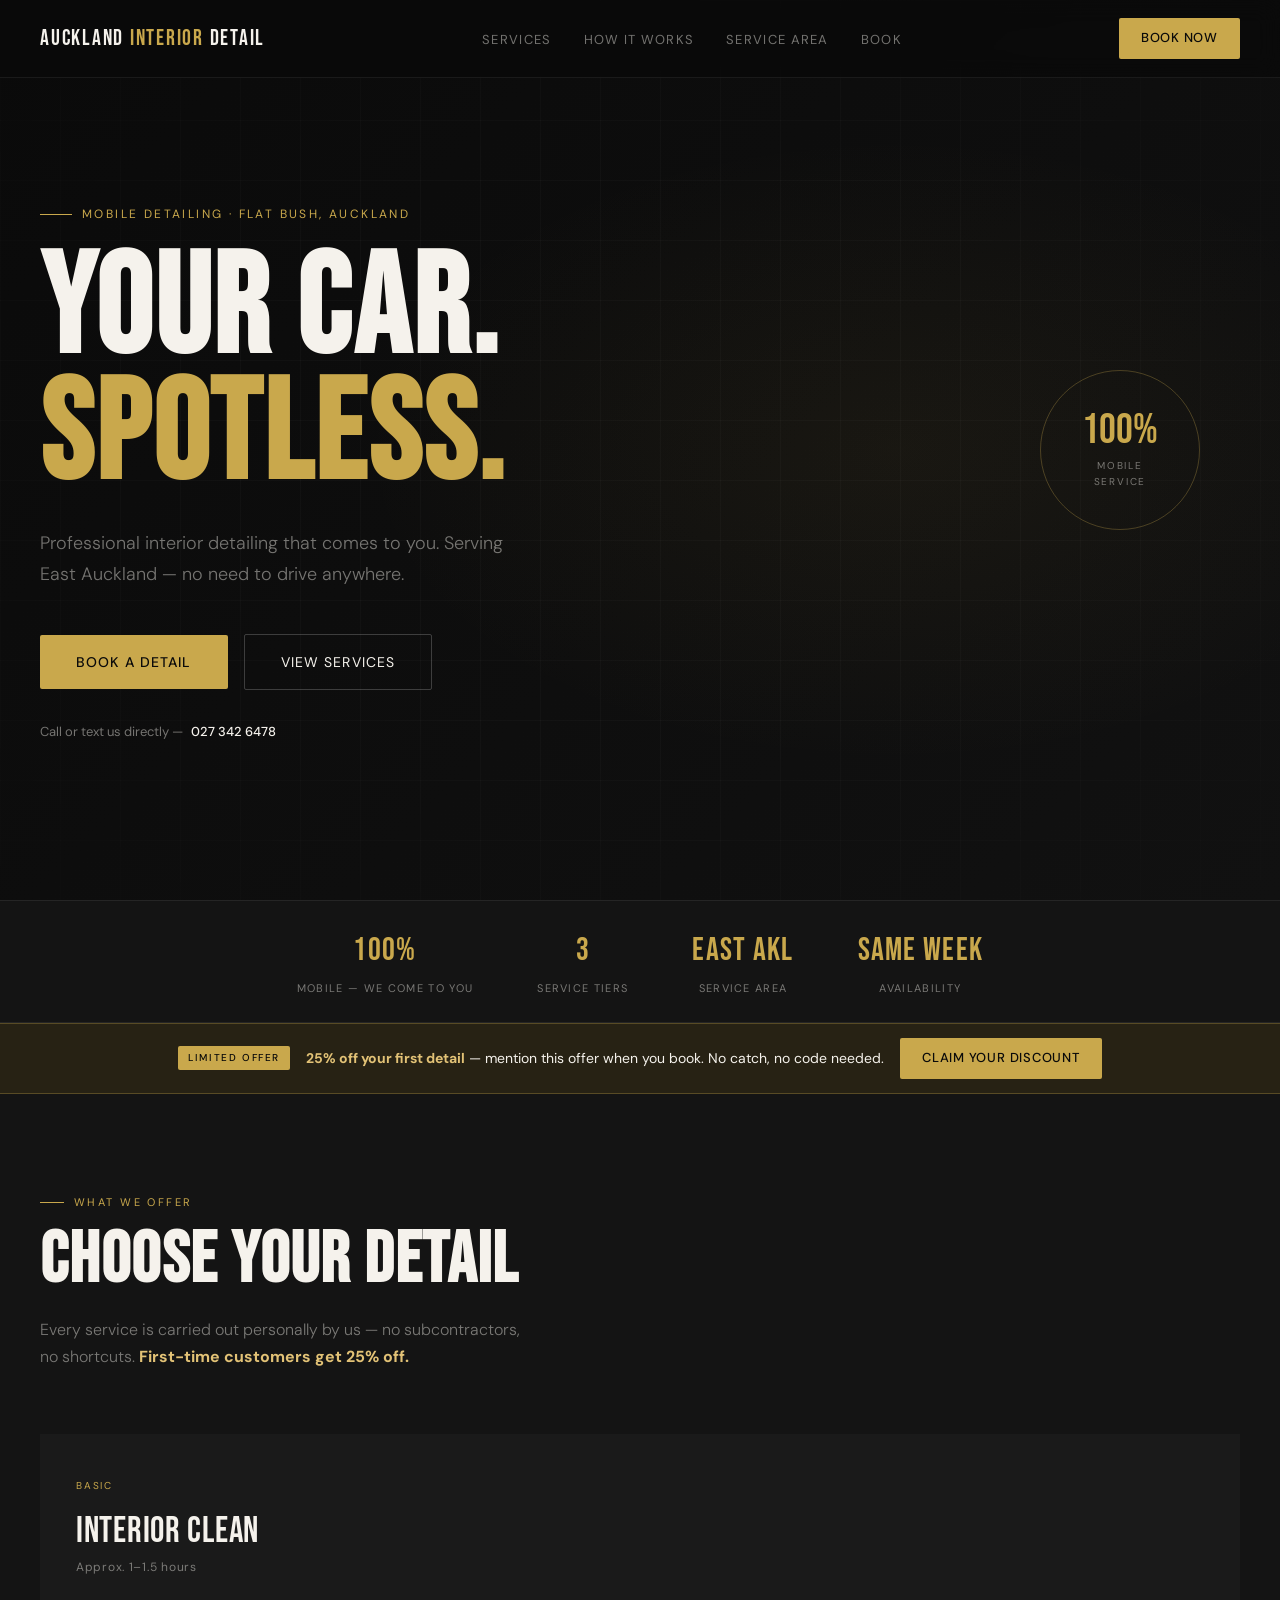
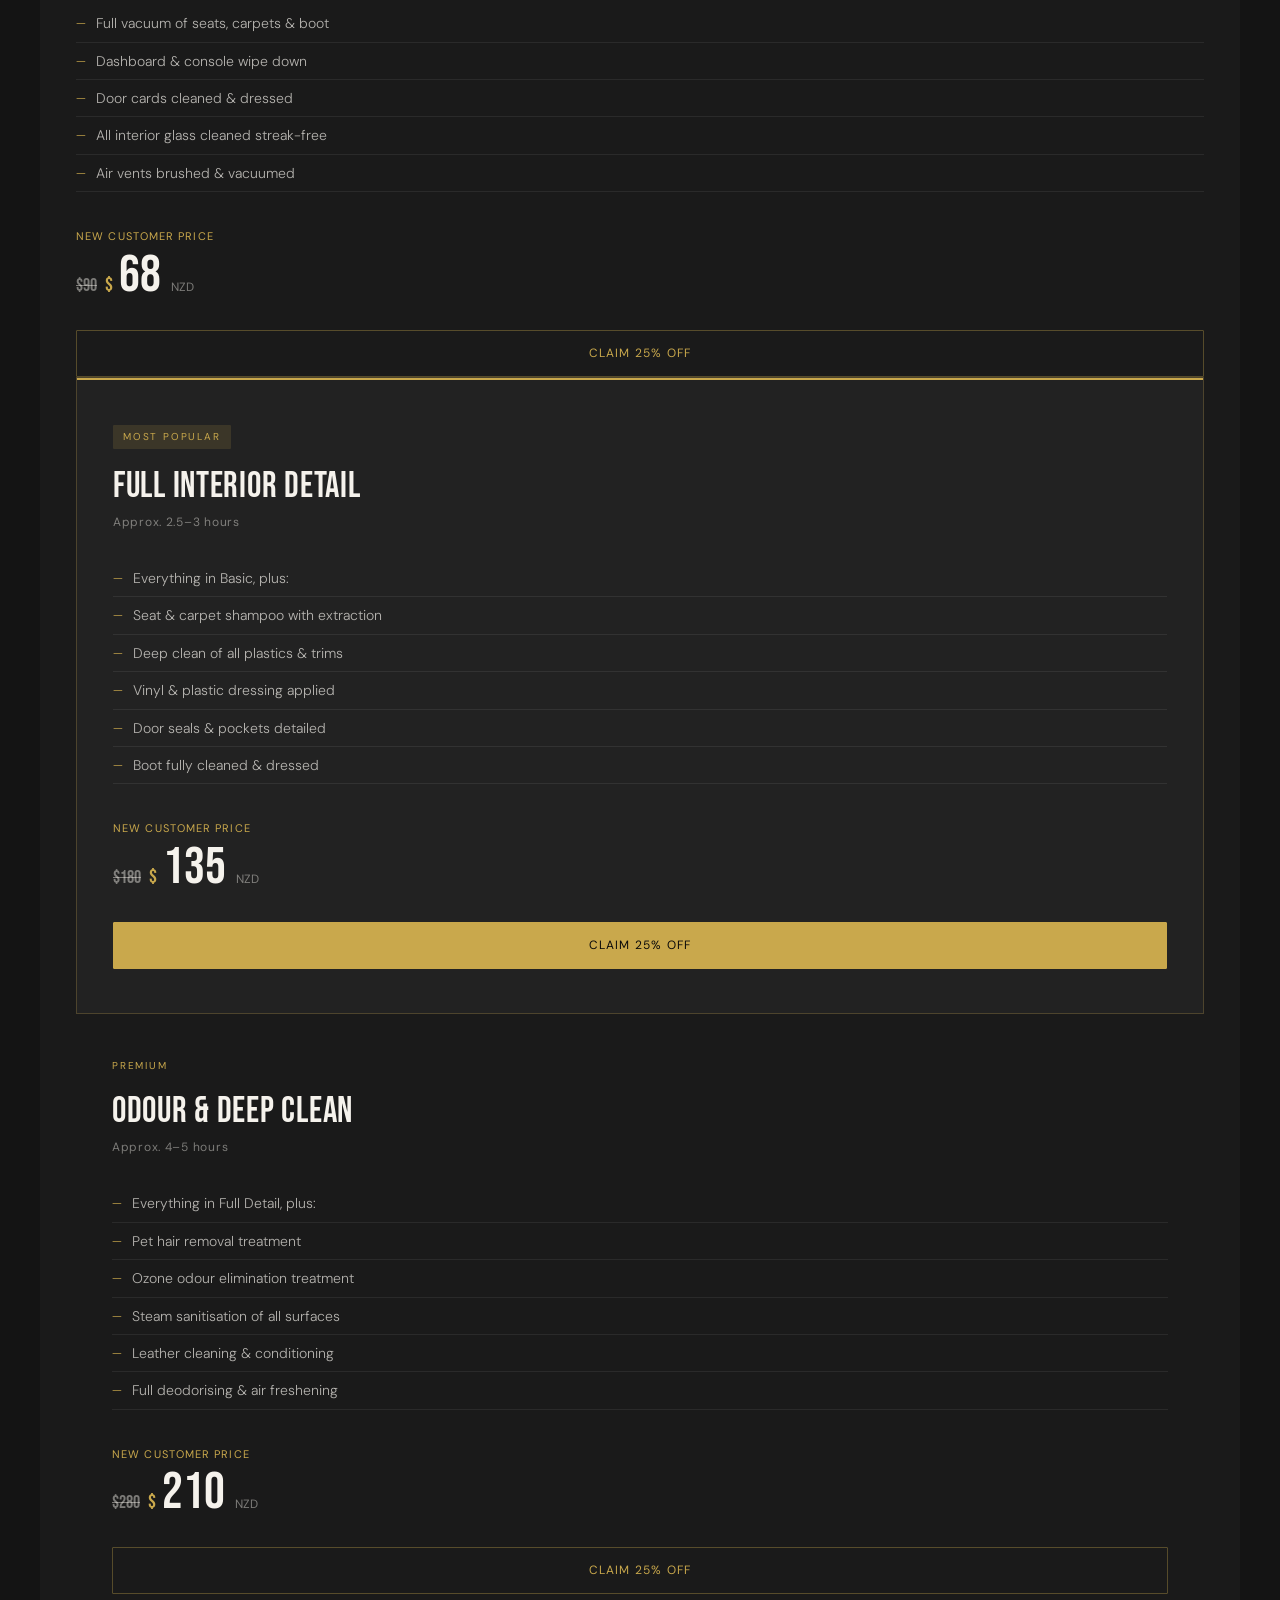
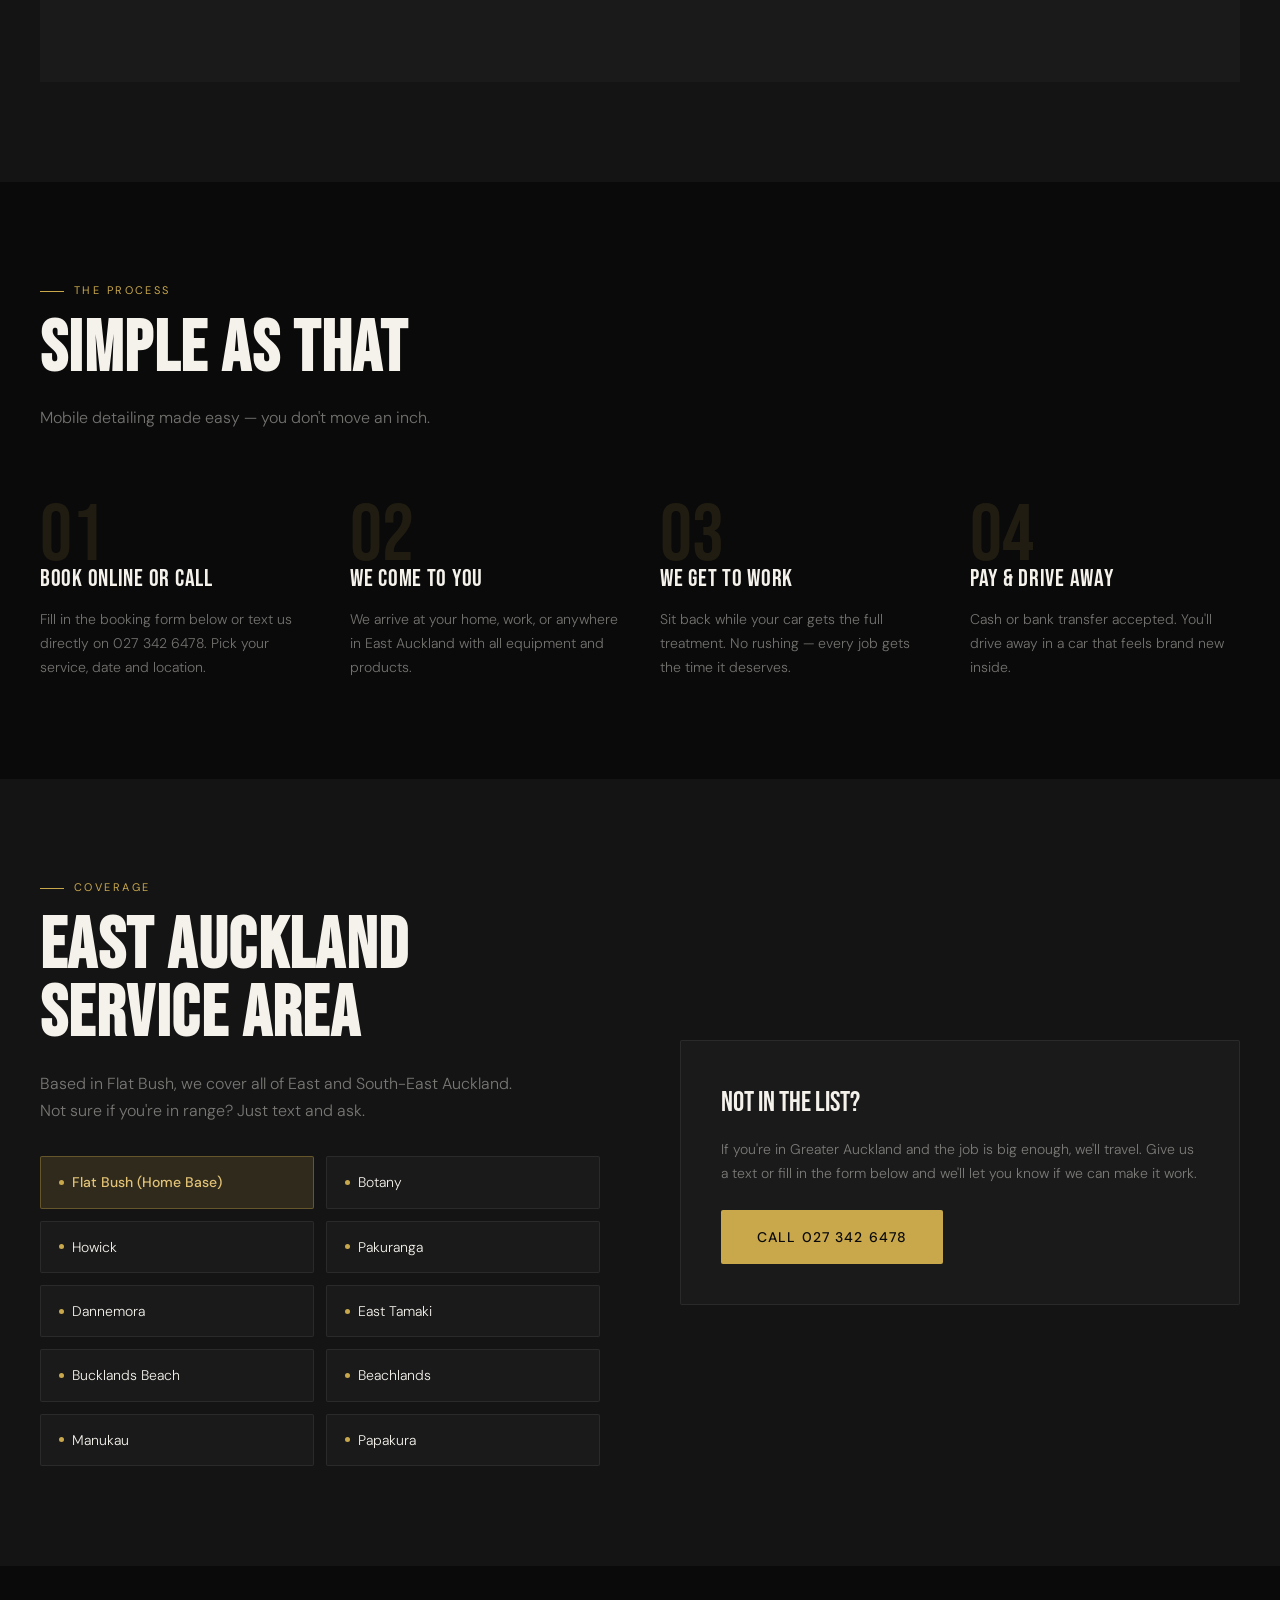
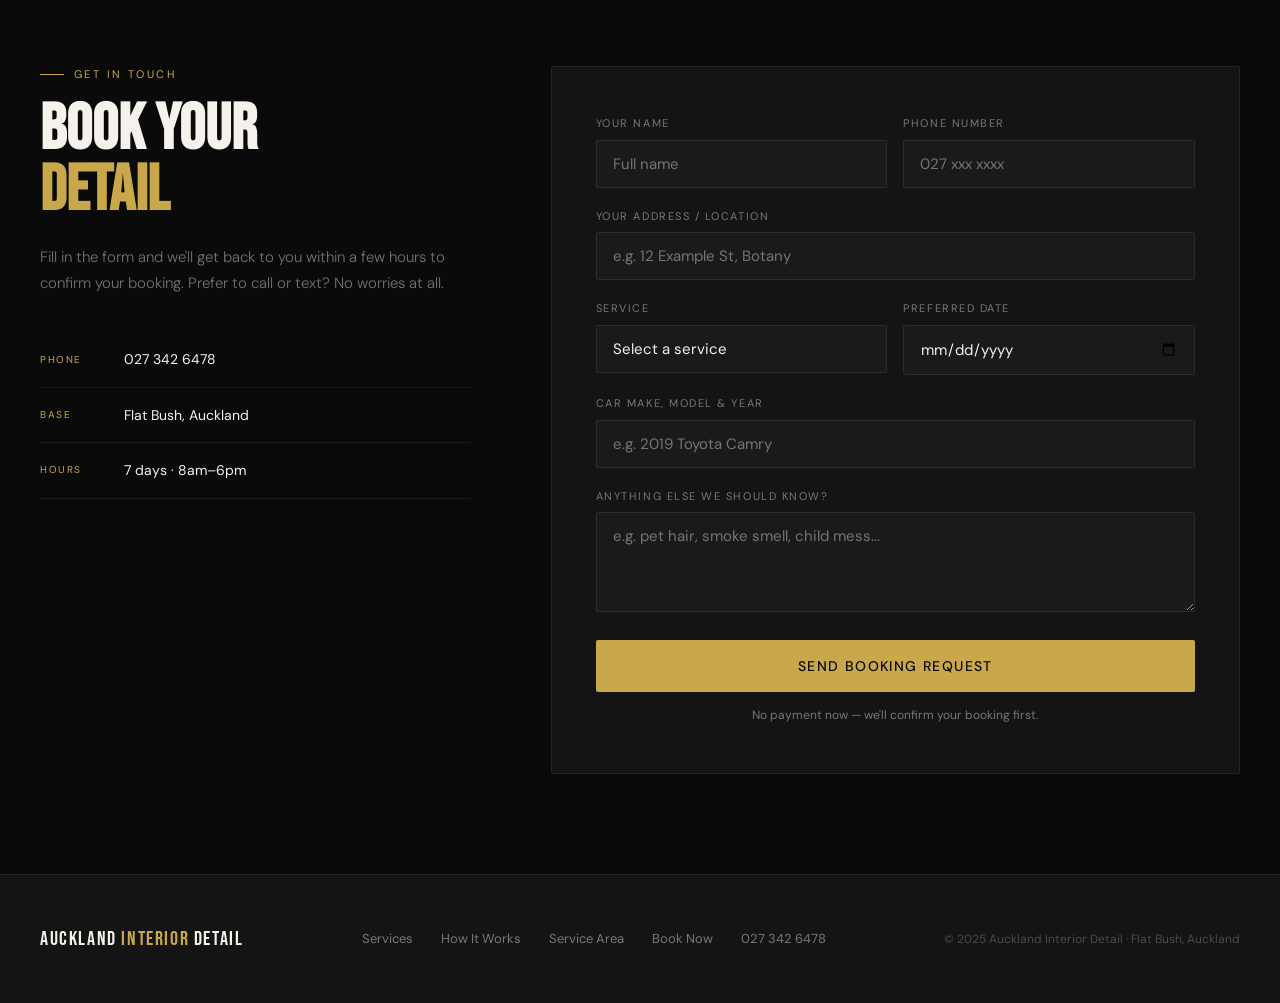
==== auckland-interior-detail.html @ 186e5ec6 "Add files via upload" ====
<!DOCTYPE html>
<html lang="en">
<head>
<meta charset="UTF-8">
<meta name="viewport" content="width=device-width, initial-scale=1.0">
<title>Auckland Interior Detail — Flat Bush, Auckland</title>
<meta name="description" content="Professional mobile car interior detailing in Flat Bush, Auckland. Serving East Auckland — call us today on 027 342 6478.">
<link rel="preconnect" href="https://fonts.googleapis.com">
<link href="https://fonts.googleapis.com/css2?family=Bebas+Neue&family=DM+Sans:ital,wght@0,300;0,400;0,500;1,300&display=swap" rel="stylesheet">
<style>
  *, *::before, *::after { box-sizing: border-box; margin: 0; padding: 0; }

  :root {
    --black: #0a0a0a;
    --charcoal: #141414;
    --surface: #1a1a1a;
    --surface2: #222222;
    --border: rgba(255,255,255,0.07);
    --gold: #c9a84c;
    --gold-light: #e2c276;
    --gold-dim: rgba(201,168,76,0.15);
    --white: #f5f2ec;
    --muted: rgba(245,242,236,0.45);
    --font-display: 'Bebas Neue', sans-serif;
    --font-body: 'DM Sans', sans-serif;
  }

  html { scroll-behavior: smooth; }

  body {
    background: var(--black);
    color: var(--white);
    font-family: var(--font-body);
    font-size: 16px;
    line-height: 1.6;
    overflow-x: hidden;
  }

  /* NAV */
  nav {
    position: fixed;
    top: 0; left: 0; right: 0;
    z-index: 100;
    display: flex;
    align-items: center;
    justify-content: space-between;
    padding: 18px 40px;
    background: rgba(10,10,10,0.85);
    backdrop-filter: blur(12px);
    border-bottom: 1px solid var(--border);
    transition: padding 0.3s;
  }
  .nav-logo {
    font-family: var(--font-display);
    font-size: 22px;
    letter-spacing: 0.08em;
    color: var(--white);
    text-decoration: none;
  }
  .nav-logo span { color: var(--gold); }
  .nav-links { display: flex; gap: 32px; list-style: none; }
  .nav-links a {
    font-size: 13px;
    letter-spacing: 0.1em;
    text-transform: uppercase;
    color: var(--muted);
    text-decoration: none;
    transition: color 0.2s;
  }
  .nav-links a:hover { color: var(--gold); }
  .nav-cta {
    background: var(--gold);
    color: var(--black);
    font-size: 13px;
    font-weight: 500;
    letter-spacing: 0.06em;
    text-transform: uppercase;
    padding: 10px 22px;
    border-radius: 2px;
    text-decoration: none;
    transition: background 0.2s, transform 0.15s;
  }
  .nav-cta:hover { background: var(--gold-light); transform: translateY(-1px); }

  /* HERO */
  .hero {
    min-height: 100vh;
    display: flex;
    align-items: center;
    padding: 120px 40px 80px;
    position: relative;
    overflow: hidden;
  }
  .hero-bg {
    position: absolute;
    inset: 0;
    background:
      radial-gradient(ellipse 60% 50% at 70% 50%, rgba(201,168,76,0.06) 0%, transparent 70%),
      linear-gradient(135deg, #0a0a0a 0%, #111111 100%);
  }
  .hero-grid {
    position: absolute;
    inset: 0;
    background-image:
      linear-gradient(rgba(255,255,255,0.025) 1px, transparent 1px),
      linear-gradient(90deg, rgba(255,255,255,0.025) 1px, transparent 1px);
    background-size: 60px 60px;
    mask-image: radial-gradient(ellipse 80% 80% at 50% 50%, black 40%, transparent 100%);
  }
  .hero-content { position: relative; z-index: 1; max-width: 780px; }
  .hero-eyebrow {
    display: inline-flex;
    align-items: center;
    gap: 10px;
    font-size: 12px;
    letter-spacing: 0.2em;
    text-transform: uppercase;
    color: var(--gold);
    margin-bottom: 24px;
  }
  .hero-eyebrow::before {
    content: '';
    width: 32px; height: 1px;
    background: var(--gold);
  }
  .hero h1 {
    font-family: var(--font-display);
    font-size: clamp(72px, 12vw, 140px);
    line-height: 0.9;
    letter-spacing: 0.02em;
    color: var(--white);
    margin-bottom: 28px;
  }
  .hero h1 em {
    font-style: normal;
    color: var(--gold);
    display: block;
  }
  .hero-sub {
    font-size: 18px;
    font-weight: 300;
    color: var(--muted);
    max-width: 480px;
    margin-bottom: 44px;
    line-height: 1.7;
  }
  .hero-actions { display: flex; gap: 16px; flex-wrap: wrap; align-items: center; }
  .btn-primary {
    background: var(--gold);
    color: var(--black);
    font-size: 14px;
    font-weight: 500;
    letter-spacing: 0.08em;
    text-transform: uppercase;
    padding: 16px 36px;
    border-radius: 2px;
    text-decoration: none;
    border: none;
    cursor: pointer;
    transition: background 0.2s, transform 0.15s;
    display: inline-block;
  }
  .btn-primary:hover { background: var(--gold-light); transform: translateY(-2px); }
  .btn-ghost {
    color: var(--white);
    font-size: 14px;
    letter-spacing: 0.08em;
    text-transform: uppercase;
    padding: 16px 36px;
    border-radius: 2px;
    text-decoration: none;
    border: 1px solid rgba(255,255,255,0.2);
    transition: border-color 0.2s, color 0.2s;
    display: inline-block;
  }
  .btn-ghost:hover { border-color: var(--gold); color: var(--gold); }
  .hero-phone {
    display: flex;
    align-items: center;
    gap: 8px;
    font-size: 13px;
    color: var(--muted);
    margin-top: 32px;
  }
  .hero-phone a { color: var(--white); text-decoration: none; font-weight: 500; }
  .hero-phone a:hover { color: var(--gold); }
  .hero-badge {
    position: absolute;
    right: 80px;
    top: 50%;
    transform: translateY(-50%);
    width: 160px; height: 160px;
    border: 1px solid rgba(201,168,76,0.3);
    border-radius: 50%;
    display: flex;
    flex-direction: column;
    align-items: center;
    justify-content: center;
    text-align: center;
  }
  .hero-badge-inner {
    font-family: var(--font-display);
    font-size: 42px;
    line-height: 1;
    color: var(--gold);
  }
  .hero-badge-label {
    font-size: 10px;
    letter-spacing: 0.18em;
    text-transform: uppercase;
    color: var(--muted);
    margin-top: 6px;
  }

  /* SECTION BASE */
  section { padding: 100px 40px; }
  .section-label {
    font-size: 11px;
    letter-spacing: 0.22em;
    text-transform: uppercase;
    color: var(--gold);
    margin-bottom: 16px;
    display: flex;
    align-items: center;
    gap: 10px;
  }
  .section-label::before {
    content: '';
    width: 24px; height: 1px;
    background: var(--gold);
  }
  .section-title {
    font-family: var(--font-display);
    font-size: clamp(42px, 6vw, 72px);
    line-height: 0.95;
    letter-spacing: 0.02em;
    margin-bottom: 20px;
  }
  .section-sub {
    font-size: 16px;
    font-weight: 300;
    color: var(--muted);
    max-width: 480px;
    line-height: 1.7;
  }
  .section-header { margin-bottom: 64px; }

  /* TRUST BAR */
  .trust-bar {
    padding: 24px 40px;
    border-top: 1px solid var(--border);
    border-bottom: 1px solid var(--border);
    background: var(--charcoal);
    display: flex;
    justify-content: center;
    gap: 64px;
    flex-wrap: wrap;
  }
  .trust-item {
    display: flex;
    flex-direction: column;
    align-items: center;
    gap: 4px;
  }
  .trust-num {
    font-family: var(--font-display);
    font-size: 32px;
    color: var(--gold);
    letter-spacing: 0.04em;
  }
  .trust-label {
    font-size: 11px;
    letter-spacing: 0.12em;
    text-transform: uppercase;
    color: var(--muted);
  }

  /* SERVICES */
  #services { background: var(--charcoal); }
  .services-grid {
    display: grid;
    grid-template-columns: repeat(auto-fit, minmax(280px, 1fr));
    gap: 2px;
  }
  .service-card {
    background: var(--surface);
    padding: 44px 36px;
    position: relative;
    overflow: hidden;
    transition: background 0.3s;
    cursor: default;
  }
  .service-card::before {
    content: '';
    position: absolute;
    top: 0; left: 0; right: 0;
    height: 2px;
    background: var(--gold);
    transform: scaleX(0);
    transform-origin: left;
    transition: transform 0.4s ease;
  }
  .service-card:hover { background: var(--surface2); }
  .service-card:hover::before { transform: scaleX(1); }
  .service-card.featured {
    background: var(--surface2);
    border: 1px solid rgba(201,168,76,0.25);
  }
  .service-card.featured::before { transform: scaleX(1); }
  .service-tag {
    font-size: 10px;
    letter-spacing: 0.18em;
    text-transform: uppercase;
    color: var(--gold);
    margin-bottom: 20px;
    display: block;
  }
  .featured .service-tag {
    background: var(--gold-dim);
    display: inline-block;
    padding: 4px 10px;
    border-radius: 1px;
  }
  .service-name {
    font-family: var(--font-display);
    font-size: 36px;
    letter-spacing: 0.02em;
    margin-bottom: 8px;
    line-height: 1;
  }
  .service-time {
    font-size: 12px;
    color: var(--muted);
    margin-bottom: 28px;
    letter-spacing: 0.06em;
  }
  .service-includes {
    list-style: none;
    margin-bottom: 36px;
  }
  .service-includes li {
    font-size: 14px;
    font-weight: 300;
    color: rgba(245,242,236,0.7);
    padding: 7px 0;
    border-bottom: 1px solid var(--border);
    display: flex;
    align-items: flex-start;
    gap: 10px;
  }
  .service-includes li::before {
    content: '—';
    color: var(--gold);
    flex-shrink: 0;
    font-size: 12px;
    margin-top: 2px;
  }
  .service-price {
    display: flex;
    align-items: baseline;
    gap: 6px;
    margin-bottom: 28px;
  }
  .price-amount {
    font-family: var(--font-display);
    font-size: 52px;
    color: var(--white);
    line-height: 1;
  }
  .price-currency {
    font-size: 20px;
    color: var(--gold);
    font-family: var(--font-display);
  }
  .price-note {
    font-size: 12px;
    color: var(--muted);
    margin-left: 4px;
  }
  .service-btn {
    display: block;
    text-align: center;
    padding: 13px;
    border: 1px solid rgba(201,168,76,0.35);
    color: var(--gold);
    font-size: 12px;
    letter-spacing: 0.1em;
    text-transform: uppercase;
    text-decoration: none;
    transition: background 0.2s, border-color 0.2s, color 0.2s;
    border-radius: 1px;
  }
  .service-btn:hover, .featured .service-btn {
    background: var(--gold);
    border-color: var(--gold);
    color: var(--black);
  }

  /* HOW IT WORKS */
  .steps {
    display: grid;
    grid-template-columns: repeat(auto-fit, minmax(200px, 1fr));
    gap: 40px;
    margin-top: 64px;
    position: relative;
  }
  .step { position: relative; }
  .step-num {
    font-family: var(--font-display);
    font-size: 80px;
    line-height: 1;
    color: rgba(201,168,76,0.12);
    margin-bottom: -16px;
  }
  .step-title {
    font-family: var(--font-display);
    font-size: 24px;
    letter-spacing: 0.03em;
    margin-bottom: 10px;
  }
  .step-body {
    font-size: 14px;
    font-weight: 300;
    color: var(--muted);
    line-height: 1.7;
  }

  /* AREA */
  #area { background: var(--charcoal); }
  .area-grid {
    display: grid;
    grid-template-columns: 1fr 1fr;
    gap: 80px;
    align-items: center;
  }
  .area-list {
    display: grid;
    grid-template-columns: 1fr 1fr;
    gap: 12px;
    margin-top: 32px;
  }
  .area-item {
    padding: 14px 18px;
    background: var(--surface);
    border: 1px solid var(--border);
    border-radius: 2px;
    font-size: 14px;
    font-weight: 300;
    display: flex;
    align-items: center;
    gap: 8px;
  }
  .area-item::before {
    content: '';
    width: 5px; height: 5px;
    background: var(--gold);
    border-radius: 50%;
    flex-shrink: 0;
  }
  .area-item.home {
    border-color: rgba(201,168,76,0.35);
    background: var(--gold-dim);
    color: var(--gold-light);
    font-weight: 500;
  }
  .area-callout {
    padding: 40px;
    background: var(--surface);
    border: 1px solid var(--border);
    border-radius: 2px;
  }
  .area-callout-title {
    font-family: var(--font-display);
    font-size: 28px;
    margin-bottom: 12px;
  }
  .area-callout-body {
    font-size: 14px;
    font-weight: 300;
    color: var(--muted);
    margin-bottom: 24px;
    line-height: 1.7;
  }

  /* BOOKING FORM */
  #book { background: var(--black); }
  .form-wrap {
    display: grid;
    grid-template-columns: 1fr 1.6fr;
    gap: 80px;
    align-items: start;
  }
  .form-info-title {
    font-family: var(--font-display);
    font-size: clamp(42px, 5vw, 64px);
    line-height: 0.95;
    margin-bottom: 24px;
  }
  .form-info-title span { color: var(--gold); }
  .form-info-body {
    font-size: 15px;
    font-weight: 300;
    color: var(--muted);
    line-height: 1.7;
    margin-bottom: 36px;
  }
  .contact-detail {
    display: flex;
    align-items: center;
    gap: 14px;
    padding: 16px 0;
    border-bottom: 1px solid var(--border);
    font-size: 14px;
  }
  .contact-label {
    font-size: 10px;
    letter-spacing: 0.16em;
    text-transform: uppercase;
    color: var(--gold);
    width: 70px;
    flex-shrink: 0;
  }
  .contact-value a { color: var(--white); text-decoration: none; }
  .contact-value a:hover { color: var(--gold); }

  form {
    background: var(--charcoal);
    border: 1px solid var(--border);
    padding: 48px 44px;
    border-radius: 2px;
  }
  .form-row {
    display: grid;
    grid-template-columns: 1fr 1fr;
    gap: 16px;
  }
  .field {
    display: flex;
    flex-direction: column;
    gap: 7px;
    margin-bottom: 20px;
  }
  .field.full { grid-column: 1 / -1; }
  label {
    font-size: 11px;
    letter-spacing: 0.14em;
    text-transform: uppercase;
    color: var(--muted);
  }
  input, select, textarea {
    background: var(--surface);
    border: 1px solid rgba(255,255,255,0.08);
    color: var(--white);
    font-family: var(--font-body);
    font-size: 15px;
    padding: 13px 16px;
    border-radius: 2px;
    outline: none;
    transition: border-color 0.2s;
    width: 100%;
    -webkit-appearance: none;
  }
  input:focus, select:focus, textarea:focus {
    border-color: rgba(201,168,76,0.5);
  }
  select option { background: var(--surface); }
  textarea { resize: vertical; min-height: 100px; }
  .form-submit {
    width: 100%;
    background: var(--gold);
    color: var(--black);
    font-family: var(--font-body);
    font-size: 14px;
    font-weight: 500;
    letter-spacing: 0.1em;
    text-transform: uppercase;
    padding: 17px;
    border: none;
    border-radius: 2px;
    cursor: pointer;
    transition: background 0.2s, transform 0.15s;
    margin-top: 8px;
  }
  .form-submit:hover { background: var(--gold-light); transform: translateY(-1px); }
  .form-note {
    font-size: 12px;
    color: var(--muted);
    text-align: center;
    margin-top: 14px;
  }
  .success-msg {
    display: none;
    text-align: center;
    padding: 32px;
  }
  .success-msg .check {
    font-family: var(--font-display);
    font-size: 56px;
    color: var(--gold);
    display: block;
    margin-bottom: 12px;
  }
  .success-msg p { color: var(--muted); font-size: 14px; }

  /* NEW CUSTOMER BANNER */
  .promo-banner {
    background: var(--gold-dim);
    border-top: 1px solid rgba(201,168,76,0.3);
    border-bottom: 1px solid rgba(201,168,76,0.3);
    padding: 14px 40px;
    display: flex;
    align-items: center;
    justify-content: center;
    gap: 16px;
    flex-wrap: wrap;
    text-align: center;
  }
  .promo-tag {
    background: var(--gold);
    color: var(--black);
    font-size: 10px;
    font-weight: 500;
    letter-spacing: 0.16em;
    text-transform: uppercase;
    padding: 4px 10px;
    border-radius: 2px;
    white-space: nowrap;
  }
  .promo-text {
    font-size: 14px;
    color: var(--white);
  }
  .promo-text strong { color: var(--gold-light); }
  .price-was {
    font-size: 18px;
    color: var(--muted);
    text-decoration: line-through;
    font-family: var(--font-display);
    margin-right: 2px;
  }
  .price-now-label {
    font-size: 11px;
    letter-spacing: 0.1em;
    text-transform: uppercase;
    color: var(--gold);
    display: block;
    margin-bottom: 4px;
  }
  footer {
    background: var(--charcoal);
    border-top: 1px solid var(--border);
    padding: 48px 40px;
    display: flex;
    justify-content: space-between;
    align-items: center;
    flex-wrap: wrap;
    gap: 20px;
  }
  .footer-logo {
    font-family: var(--font-display);
    font-size: 20px;
    letter-spacing: 0.08em;
    color: var(--white);
    text-decoration: none;
  }
  .footer-logo span { color: var(--gold); }
  .footer-links { display: flex; gap: 28px; }
  .footer-links a {
    font-size: 13px;
    color: var(--muted);
    text-decoration: none;
    transition: color 0.2s;
  }
  .footer-links a:hover { color: var(--gold); }
  .footer-copy {
    font-size: 12px;
    color: rgba(245,242,236,0.25);
  }

  /* MOBILE */
  @media (max-width: 768px) {
    nav { padding: 16px 20px; }
    .nav-links { display: none; }
    section { padding: 72px 20px; }
    .hero { padding: 100px 20px 60px; }
    .hero-badge { display: none; }
    .trust-bar { padding: 20px; gap: 32px; }
    .form-wrap { grid-template-columns: 1fr; gap: 48px; }
    .form-row { grid-template-columns: 1fr; }
    form { padding: 28px 20px; }
    .area-grid { grid-template-columns: 1fr; gap: 48px; }
    footer { flex-direction: column; align-items: flex-start; }
    .footer-links { flex-wrap: wrap; gap: 16px; }
  }

  /* ANIMATIONS */
  @keyframes fadeUp {
    from { opacity: 0; transform: translateY(24px); }
    to { opacity: 1; transform: translateY(0); }
  }
  .hero-content > * {
    opacity: 0;
    animation: fadeUp 0.7s ease forwards;
  }
  .hero-eyebrow { animation-delay: 0.1s; }
  .hero h1 { animation-delay: 0.25s; }
  .hero-sub { animation-delay: 0.4s; }
  .hero-actions { animation-delay: 0.55s; }
  .hero-phone { animation-delay: 0.65s; }
</style>
</head>
<body>

<!-- NAV -->
<nav>
  <a href="#" class="nav-logo">Auckland <span>Interior</span> Detail</a>
  <ul class="nav-links">
    <li><a href="#services">Services</a></li>
    <li><a href="#how">How It Works</a></li>
    <li><a href="#area">Service Area</a></li>
    <li><a href="#book">Book</a></li>
  </ul>
  <a href="#book" class="nav-cta">Book Now</a>
</nav>

<!-- HERO -->
<section class="hero">
  <div class="hero-bg"></div>
  <div class="hero-grid"></div>
  <div class="hero-content">
    <div class="hero-eyebrow">Mobile Detailing · Flat Bush, Auckland</div>
    <h1>Your Car.<br><em>Spotless.</em></h1>
    <p class="hero-sub">Professional interior detailing that comes to you. Serving East Auckland — no need to drive anywhere.</p>
    <div class="hero-actions">
      <a href="#book" class="btn-primary">Book a Detail</a>
      <a href="#services" class="btn-ghost">View Services</a>
    </div>
    <div class="hero-phone">
      <span>Call or text us directly —</span>
      <a href="tel:0273426478">027 342 6478</a>
    </div>
  </div>
  <div class="hero-badge">
    <span class="hero-badge-inner">100%</span>
    <span class="hero-badge-label">Mobile<br>Service</span>
  </div>
</section>

<!-- TRUST BAR -->
<div class="trust-bar">
  <div class="trust-item">
    <span class="trust-num">100%</span>
    <span class="trust-label">Mobile — We Come To You</span>
  </div>
  <div class="trust-item">
    <span class="trust-num">3</span>
    <span class="trust-label">Service Tiers</span>
  </div>
  <div class="trust-item">
    <span class="trust-num">East AKL</span>
    <span class="trust-label">Service Area</span>
  </div>
  <div class="trust-item">
    <span class="trust-num">Same Week</span>
    <span class="trust-label">Availability</span>
  </div>
</div>

<!-- NEW CUSTOMER PROMO BANNER -->
<div class="promo-banner">
  <span class="promo-tag">Limited Offer</span>
  <span class="promo-text"><strong>25% off your first detail</strong> — mention this offer when you book. No catch, no code needed.</span>
  <a href="#book" class="nav-cta" style="white-space:nowrap">Claim Your Discount</a>
</div>
<section id="services">
  <div class="section-header">
    <div class="section-label">What We Offer</div>
    <h2 class="section-title">Choose Your Detail</h2>
    <p class="section-sub">Every service is carried out personally by us — no subcontractors, no shortcuts. <strong style="color:var(--gold-light)">First-time customers get 25% off.</strong></p>
  </div>
  <div class="services-grid">

    <!-- Basic -->
    <div class="service-card">
      <span class="service-tag">Basic</span>
      <div class="service-name">Interior Clean</div>
      <div class="service-time">Approx. 1–1.5 hours</div>
      <ul class="service-includes">
        <li>Full vacuum of seats, carpets & boot</li>
        <li>Dashboard & console wipe down</li>
        <li>Door cards cleaned & dressed</li>
        <li>All interior glass cleaned streak-free</li>
        <li>Air vents brushed & vacuumed</li>
      </ul>
      <div class="service-price">
        <div>
          <span class="price-now-label">New customer price</span>
          <div style="display:flex;align-items:baseline;gap:6px;">
            <span class="price-was">$90</span>
            <span class="price-currency">$</span>
            <span class="price-amount">68</span>
            <span class="price-note">NZD</span>
          </div>
        </div>
      </div>
      <a href="#book" class="service-btn">Claim 25% Off</a>
    <div class="service-card featured">
      <span class="service-tag">Most Popular</span>
      <div class="service-name">Full Interior Detail</div>
      <div class="service-time">Approx. 2.5–3 hours</div>
      <ul class="service-includes">
        <li>Everything in Basic, plus:</li>
        <li>Seat & carpet shampoo with extraction</li>
        <li>Deep clean of all plastics & trims</li>
        <li>Vinyl & plastic dressing applied</li>
        <li>Door seals & pockets detailed</li>
        <li>Boot fully cleaned & dressed</li>
      </ul>
      <div class="service-price">
        <div>
          <span class="price-now-label">New customer price</span>
          <div style="display:flex;align-items:baseline;gap:6px;">
            <span class="price-was">$180</span>
            <span class="price-currency">$</span>
            <span class="price-amount">135</span>
            <span class="price-note">NZD</span>
          </div>
        </div>
      </div>
      <a href="#book" class="service-btn">Claim 25% Off</a>
    </div>

    <!-- Premium -->
    <div class="service-card">
      <span class="service-tag">Premium</span>
      <div class="service-name">Odour & Deep Clean</div>
      <div class="service-time">Approx. 4–5 hours</div>
      <ul class="service-includes">
        <li>Everything in Full Detail, plus:</li>
        <li>Pet hair removal treatment</li>
        <li>Ozone odour elimination treatment</li>
        <li>Steam sanitisation of all surfaces</li>
        <li>Leather cleaning & conditioning</li>
        <li>Full deodorising & air freshening</li>
      </ul>
      <div class="service-price">
        <div>
          <span class="price-now-label">New customer price</span>
          <div style="display:flex;align-items:baseline;gap:6px;">
            <span class="price-was">$280</span>
            <span class="price-currency">$</span>
            <span class="price-amount">210</span>
            <span class="price-note">NZD</span>
          </div>
        </div>
      </div>
      <a href="#book" class="service-btn">Claim 25% Off</a>
    </div>

  </div>
</section>

<!-- HOW IT WORKS -->
<section id="how">
  <div class="section-header">
    <div class="section-label">The Process</div>
    <h2 class="section-title">Simple As That</h2>
    <p class="section-sub">Mobile detailing made easy — you don't move an inch.</p>
  </div>
  <div class="steps">
    <div class="step">
      <div class="step-num">01</div>
      <div class="step-title">Book Online or Call</div>
      <p class="step-body">Fill in the booking form below or text us directly on 027 342 6478. Pick your service, date and location.</p>
    </div>
    <div class="step">
      <div class="step-num">02</div>
      <div class="step-title">We Come To You</div>
      <p class="step-body">We arrive at your home, work, or anywhere in East Auckland with all equipment and products.</p>
    </div>
    <div class="step">
      <div class="step-num">03</div>
      <div class="step-title">We Get To Work</div>
      <p class="step-body">Sit back while your car gets the full treatment. No rushing — every job gets the time it deserves.</p>
    </div>
    <div class="step">
      <div class="step-num">04</div>
      <div class="step-title">Pay & Drive Away</div>
      <p class="step-body">Cash or bank transfer accepted. You'll drive away in a car that feels brand new inside.</p>
    </div>
  </div>
</section>

<!-- SERVICE AREA -->
<section id="area">
  <div class="area-grid">
    <div>
      <div class="section-label">Coverage</div>
      <h2 class="section-title">East Auckland Service Area</h2>
      <p class="section-sub">Based in Flat Bush, we cover all of East and South-East Auckland. Not sure if you're in range? Just text and ask.</p>
      <div class="area-list">
        <div class="area-item home">Flat Bush (Home Base)</div>
        <div class="area-item">Botany</div>
        <div class="area-item">Howick</div>
        <div class="area-item">Pakuranga</div>
        <div class="area-item">Dannemora</div>
        <div class="area-item">East Tamaki</div>
        <div class="area-item">Bucklands Beach</div>
        <div class="area-item">Beachlands</div>
        <div class="area-item">Manukau</div>
        <div class="area-item">Papakura</div>
      </div>
    </div>
    <div class="area-callout">
      <div class="area-callout-title">Not In The List?</div>
      <p class="area-callout-body">If you're in Greater Auckland and the job is big enough, we'll travel. Give us a text or fill in the form below and we'll let you know if we can make it work.</p>
      <a href="tel:0273426478" class="btn-primary">Call 027 342 6478</a>
    </div>
  </div>
</section>

<!-- BOOK -->
<section id="book">
  <div class="form-wrap">
    <div>
      <div class="section-label">Get In Touch</div>
      <h2 class="form-info-title">Book Your<br><span>Detail</span></h2>
      <p class="form-info-body">Fill in the form and we'll get back to you within a few hours to confirm your booking. Prefer to call or text? No worries at all.</p>
      <div class="contact-detail">
        <span class="contact-label">Phone</span>
        <span class="contact-value"><a href="tel:0273426478">027 342 6478</a></span>
      </div>
      <div class="contact-detail">
        <span class="contact-label">Base</span>
        <span class="contact-value">Flat Bush, Auckland</span>
      </div>
      <div class="contact-detail">
        <span class="contact-label">Hours</span>
        <span class="contact-value">7 days · 8am–6pm</span>
      </div>
    </div>

    <form id="bookingForm" action="https://formspree.io/f/YOUR_FORM_ID" method="POST">
      <div class="success-msg" id="successMsg">
        <span class="check">✓</span>
        <h3 style="font-family:var(--font-display);font-size:28px;margin-bottom:8px;">Booking Received!</h3>
        <p>We'll text or call you within a few hours to confirm. Thanks for choosing Auckland Interior Detail.</p>
      </div>
      <div id="formFields">
        <div class="form-row">
          <div class="field">
            <label for="fname">Your Name</label>
            <input type="text" id="fname" name="name" placeholder="Full name" required>
          </div>
          <div class="field">
            <label for="phone">Phone Number</label>
            <input type="tel" id="phone" name="phone" placeholder="027 xxx xxxx" required>
          </div>
        </div>
        <div class="field">
          <label for="location">Your Address / Location</label>
          <input type="text" id="location" name="location" placeholder="e.g. 12 Example St, Botany" required>
        </div>
        <div class="form-row">
          <div class="field">
            <label for="service">Service</label>
            <select id="service" name="service" required>
              <option value="" disabled selected>Select a service</option>
              <option value="basic">Basic Interior Clean — $68 (was $90)</option>
              <option value="full">Full Interior Detail — $135 (was $180)</option>
              <option value="premium">Odour & Deep Clean — $210 (was $280)</option>
            </select>
          </div>
          <div class="field">
            <label for="date">Preferred Date</label>
            <input type="date" id="date" name="date" required>
          </div>
        </div>
        <div class="field">
          <label for="car">Car Make, Model & Year</label>
          <input type="text" id="car" name="car" placeholder="e.g. 2019 Toyota Camry" required>
        </div>
        <div class="field">
          <label for="notes">Anything else we should know?</label>
          <textarea id="notes" name="notes" placeholder="e.g. pet hair, smoke smell, child mess..."></textarea>
        </div>
        <button type="submit" class="form-submit">Send Booking Request</button>
        <p class="form-note">No payment now — we'll confirm your booking first.</p>
      </div>
    </form>
  </div>
</section>

<!-- FOOTER -->
<footer>
  <a href="#" class="footer-logo">Auckland <span>Interior</span> Detail</a>
  <div class="footer-links">
    <a href="#services">Services</a>
    <a href="#how">How It Works</a>
    <a href="#area">Service Area</a>
    <a href="#book">Book Now</a>
    <a href="tel:0273426478">027 342 6478</a>
  </div>
  <span class="footer-copy">© 2025 Auckland Interior Detail · Flat Bush, Auckland</span>
</footer>

<script>
  // Set minimum booking date to tomorrow
  const dateInput = document.getElementById('date');
  const tomorrow = new Date();
  tomorrow.setDate(tomorrow.getDate() + 1);
  dateInput.min = tomorrow.toISOString().split('T')[0];

  // Form submission (works with Formspree — replace YOUR_FORM_ID)
  const form = document.getElementById('bookingForm');
  form.addEventListener('submit', async function(e) {
    e.preventDefault();
    const btn = form.querySelector('.form-submit');
    btn.textContent = 'Sending...';
    btn.disabled = true;

    try {
      const res = await fetch(form.action, {
        method: 'POST',
        body: new FormData(form),
        headers: { 'Accept': 'application/json' }
      });
      if (res.ok) {
        document.getElementById('formFields').style.display = 'none';
        document.getElementById('successMsg').style.display = 'block';
      } else {
        throw new Error();
      }
    } catch {
      // Fallback: open phone link if form fails
      btn.textContent = 'Send Booking Request';
      btn.disabled = false;
      alert('Form not yet connected — please text us directly on 027 342 6478 to book!');
    }
  });

  // Smooth nav scroll offset
  document.querySelectorAll('a[href^="#"]').forEach(a => {
    a.addEventListener('click', function(e) {
      const target = document.querySelector(this.getAttribute('href'));
      if (target) {
        e.preventDefault();
        const offset = target.getBoundingClientRect().top + window.scrollY - 72;
        window.scrollTo({ top: offset, behavior: 'smooth' });
      }
    });
  });
</script>
</body>
</html>
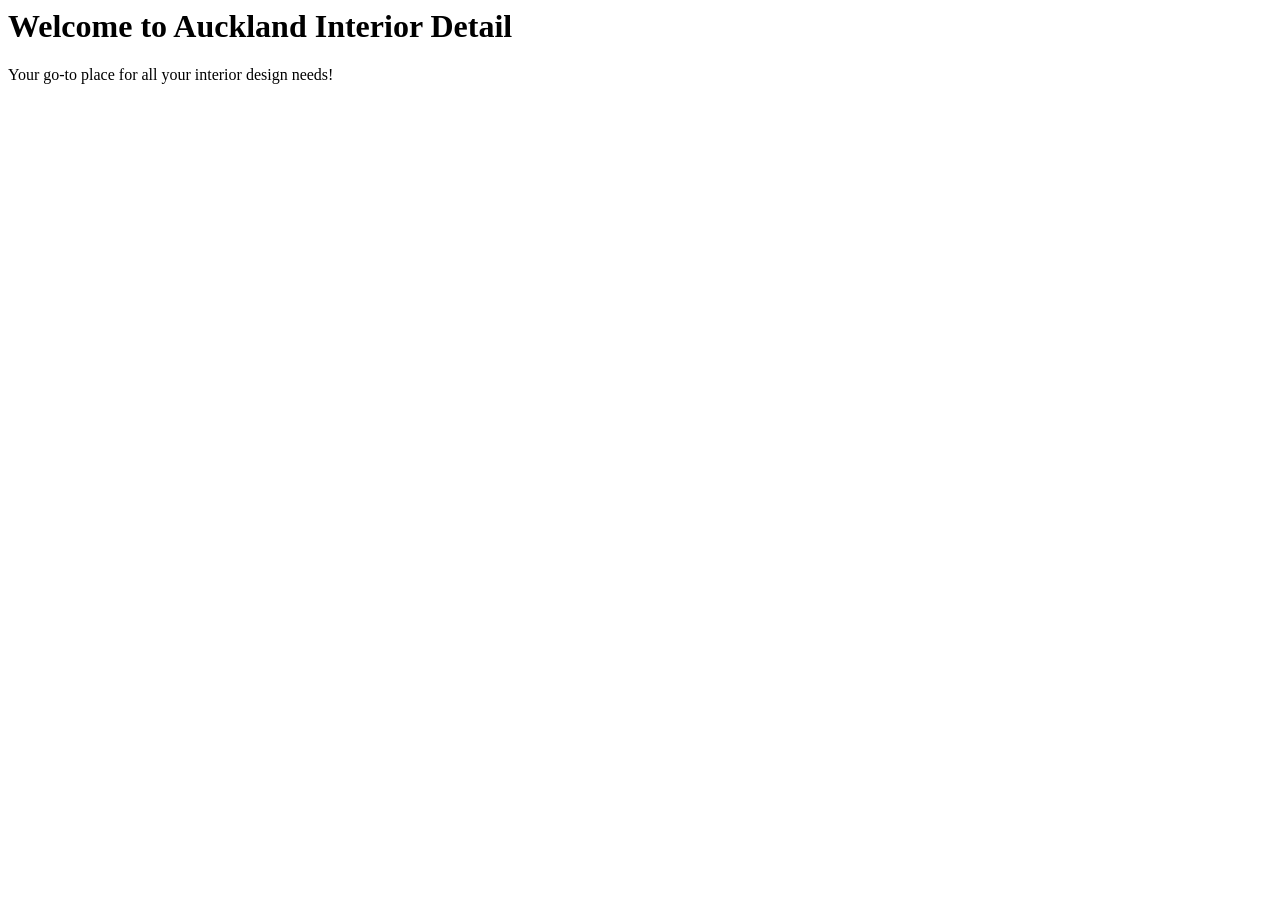
==== commit 6d404686: "Add auckland-interior-detail.html file" ====
--- a/auckland-interior-detail.html
+++ b/auckland-interior-detail.html
@@ -1,1055 +1,9 @@
-<!DOCTYPE html>
-<html lang="en">
+<html>
 <head>
-<meta charset="UTF-8">
-<meta name="viewport" content="width=device-width, initial-scale=1.0">
-<title>Auckland Interior Detail — Flat Bush, Auckland</title>
-<meta name="description" content="Professional mobile car interior detailing in Flat Bush, Auckland. Serving East Auckland — call us today on 027 342 6478.">
-<link rel="preconnect" href="https://fonts.googleapis.com">
-<link href="https://fonts.googleapis.com/css2?family=Bebas+Neue&family=DM+Sans:ital,wght@0,300;0,400;0,500;1,300&display=swap" rel="stylesheet">
-<style>
-  *, *::before, *::after { box-sizing: border-box; margin: 0; padding: 0; }
-
-  :root {
-    --black: #0a0a0a;
-    --charcoal: #141414;
-    --surface: #1a1a1a;
-    --surface2: #222222;
-    --border: rgba(255,255,255,0.07);
-    --gold: #c9a84c;
-    --gold-light: #e2c276;
-    --gold-dim: rgba(201,168,76,0.15);
-    --white: #f5f2ec;
-    --muted: rgba(245,242,236,0.45);
-    --font-display: 'Bebas Neue', sans-serif;
-    --font-body: 'DM Sans', sans-serif;
-  }
-
-  html { scroll-behavior: smooth; }
-
-  body {
-    background: var(--black);
-    color: var(--white);
-    font-family: var(--font-body);
-    font-size: 16px;
-    line-height: 1.6;
-    overflow-x: hidden;
-  }
-
-  /* NAV */
-  nav {
-    position: fixed;
-    top: 0; left: 0; right: 0;
-    z-index: 100;
-    display: flex;
-    align-items: center;
-    justify-content: space-between;
-    padding: 18px 40px;
-    background: rgba(10,10,10,0.85);
-    backdrop-filter: blur(12px);
-    border-bottom: 1px solid var(--border);
-    transition: padding 0.3s;
-  }
-  .nav-logo {
-    font-family: var(--font-display);
-    font-size: 22px;
-    letter-spacing: 0.08em;
-    color: var(--white);
-    text-decoration: none;
-  }
-  .nav-logo span { color: var(--gold); }
-  .nav-links { display: flex; gap: 32px; list-style: none; }
-  .nav-links a {
-    font-size: 13px;
-    letter-spacing: 0.1em;
-    text-transform: uppercase;
-    color: var(--muted);
-    text-decoration: none;
-    transition: color 0.2s;
-  }
-  .nav-links a:hover { color: var(--gold); }
-  .nav-cta {
-    background: var(--gold);
-    color: var(--black);
-    font-size: 13px;
-    font-weight: 500;
-    letter-spacing: 0.06em;
-    text-transform: uppercase;
-    padding: 10px 22px;
-    border-radius: 2px;
-    text-decoration: none;
-    transition: background 0.2s, transform 0.15s;
-  }
-  .nav-cta:hover { background: var(--gold-light); transform: translateY(-1px); }
-
-  /* HERO */
-  .hero {
-    min-height: 100vh;
-    display: flex;
-    align-items: center;
-    padding: 120px 40px 80px;
-    position: relative;
-    overflow: hidden;
-  }
-  .hero-bg {
-    position: absolute;
-    inset: 0;
-    background:
-      radial-gradient(ellipse 60% 50% at 70% 50%, rgba(201,168,76,0.06) 0%, transparent 70%),
-      linear-gradient(135deg, #0a0a0a 0%, #111111 100%);
-  }
-  .hero-grid {
-    position: absolute;
-    inset: 0;
-    background-image:
-      linear-gradient(rgba(255,255,255,0.025) 1px, transparent 1px),
-      linear-gradient(90deg, rgba(255,255,255,0.025) 1px, transparent 1px);
-    background-size: 60px 60px;
-    mask-image: radial-gradient(ellipse 80% 80% at 50% 50%, black 40%, transparent 100%);
-  }
-  .hero-content { position: relative; z-index: 1; max-width: 780px; }
-  .hero-eyebrow {
-    display: inline-flex;
-    align-items: center;
-    gap: 10px;
-    font-size: 12px;
-    letter-spacing: 0.2em;
-    text-transform: uppercase;
-    color: var(--gold);
-    margin-bottom: 24px;
-  }
-  .hero-eyebrow::before {
-    content: '';
-    width: 32px; height: 1px;
-    background: var(--gold);
-  }
-  .hero h1 {
-    font-family: var(--font-display);
-    font-size: clamp(72px, 12vw, 140px);
-    line-height: 0.9;
-    letter-spacing: 0.02em;
-    color: var(--white);
-    margin-bottom: 28px;
-  }
-  .hero h1 em {
-    font-style: normal;
-    color: var(--gold);
-    display: block;
-  }
-  .hero-sub {
-    font-size: 18px;
-    font-weight: 300;
-    color: var(--muted);
-    max-width: 480px;
-    margin-bottom: 44px;
-    line-height: 1.7;
-  }
-  .hero-actions { display: flex; gap: 16px; flex-wrap: wrap; align-items: center; }
-  .btn-primary {
-    background: var(--gold);
-    color: var(--black);
-    font-size: 14px;
-    font-weight: 500;
-    letter-spacing: 0.08em;
-    text-transform: uppercase;
-    padding: 16px 36px;
-    border-radius: 2px;
-    text-decoration: none;
-    border: none;
-    cursor: pointer;
-    transition: background 0.2s, transform 0.15s;
-    display: inline-block;
-  }
-  .btn-primary:hover { background: var(--gold-light); transform: translateY(-2px); }
-  .btn-ghost {
-    color: var(--white);
-    font-size: 14px;
-    letter-spacing: 0.08em;
-    text-transform: uppercase;
-    padding: 16px 36px;
-    border-radius: 2px;
-    text-decoration: none;
-    border: 1px solid rgba(255,255,255,0.2);
-    transition: border-color 0.2s, color 0.2s;
-    display: inline-block;
-  }
-  .btn-ghost:hover { border-color: var(--gold); color: var(--gold); }
-  .hero-phone {
-    display: flex;
-    align-items: center;
-    gap: 8px;
-    font-size: 13px;
-    color: var(--muted);
-    margin-top: 32px;
-  }
-  .hero-phone a { color: var(--white); text-decoration: none; font-weight: 500; }
-  .hero-phone a:hover { color: var(--gold); }
-  .hero-badge {
-    position: absolute;
-    right: 80px;
-    top: 50%;
-    transform: translateY(-50%);
-    width: 160px; height: 160px;
-    border: 1px solid rgba(201,168,76,0.3);
-    border-radius: 50%;
-    display: flex;
-    flex-direction: column;
-    align-items: center;
-    justify-content: center;
-    text-align: center;
-  }
-  .hero-badge-inner {
-    font-family: var(--font-display);
-    font-size: 42px;
-    line-height: 1;
-    color: var(--gold);
-  }
-  .hero-badge-label {
-    font-size: 10px;
-    letter-spacing: 0.18em;
-    text-transform: uppercase;
-    color: var(--muted);
-    margin-top: 6px;
-  }
-
-  /* SECTION BASE */
-  section { padding: 100px 40px; }
-  .section-label {
-    font-size: 11px;
-    letter-spacing: 0.22em;
-    text-transform: uppercase;
-    color: var(--gold);
-    margin-bottom: 16px;
-    display: flex;
-    align-items: center;
-    gap: 10px;
-  }
-  .section-label::before {
-    content: '';
-    width: 24px; height: 1px;
-    background: var(--gold);
-  }
-  .section-title {
-    font-family: var(--font-display);
-    font-size: clamp(42px, 6vw, 72px);
-    line-height: 0.95;
-    letter-spacing: 0.02em;
-    margin-bottom: 20px;
-  }
-  .section-sub {
-    font-size: 16px;
-    font-weight: 300;
-    color: var(--muted);
-    max-width: 480px;
-    line-height: 1.7;
-  }
-  .section-header { margin-bottom: 64px; }
-
-  /* TRUST BAR */
-  .trust-bar {
-    padding: 24px 40px;
-    border-top: 1px solid var(--border);
-    border-bottom: 1px solid var(--border);
-    background: var(--charcoal);
-    display: flex;
-    justify-content: center;
-    gap: 64px;
-    flex-wrap: wrap;
-  }
-  .trust-item {
-    display: flex;
-    flex-direction: column;
-    align-items: center;
-    gap: 4px;
-  }
-  .trust-num {
-    font-family: var(--font-display);
-    font-size: 32px;
-    color: var(--gold);
-    letter-spacing: 0.04em;
-  }
-  .trust-label {
-    font-size: 11px;
-    letter-spacing: 0.12em;
-    text-transform: uppercase;
-    color: var(--muted);
-  }
-
-  /* SERVICES */
-  #services { background: var(--charcoal); }
-  .services-grid {
-    display: grid;
-    grid-template-columns: repeat(auto-fit, minmax(280px, 1fr));
-    gap: 2px;
-  }
-  .service-card {
-    background: var(--surface);
-    padding: 44px 36px;
-    position: relative;
-    overflow: hidden;
-    transition: background 0.3s;
-    cursor: default;
-  }
-  .service-card::before {
-    content: '';
-    position: absolute;
-    top: 0; left: 0; right: 0;
-    height: 2px;
-    background: var(--gold);
-    transform: scaleX(0);
-    transform-origin: left;
-    transition: transform 0.4s ease;
-  }
-  .service-card:hover { background: var(--surface2); }
-  .service-card:hover::before { transform: scaleX(1); }
-  .service-card.featured {
-    background: var(--surface2);
-    border: 1px solid rgba(201,168,76,0.25);
-  }
-  .service-card.featured::before { transform: scaleX(1); }
-  .service-tag {
-    font-size: 10px;
-    letter-spacing: 0.18em;
-    text-transform: uppercase;
-    color: var(--gold);
-    margin-bottom: 20px;
-    display: block;
-  }
-  .featured .service-tag {
-    background: var(--gold-dim);
-    display: inline-block;
-    padding: 4px 10px;
-    border-radius: 1px;
-  }
-  .service-name {
-    font-family: var(--font-display);
-    font-size: 36px;
-    letter-spacing: 0.02em;
-    margin-bottom: 8px;
-    line-height: 1;
-  }
-  .service-time {
-    font-size: 12px;
-    color: var(--muted);
-    margin-bottom: 28px;
-    letter-spacing: 0.06em;
-  }
-  .service-includes {
-    list-style: none;
-    margin-bottom: 36px;
-  }
-  .service-includes li {
-    font-size: 14px;
-    font-weight: 300;
-    color: rgba(245,242,236,0.7);
-    padding: 7px 0;
-    border-bottom: 1px solid var(--border);
-    display: flex;
-    align-items: flex-start;
-    gap: 10px;
-  }
-  .service-includes li::before {
-    content: '—';
-    color: var(--gold);
-    flex-shrink: 0;
-    font-size: 12px;
-    margin-top: 2px;
-  }
-  .service-price {
-    display: flex;
-    align-items: baseline;
-    gap: 6px;
-    margin-bottom: 28px;
-  }
-  .price-amount {
-    font-family: var(--font-display);
-    font-size: 52px;
-    color: var(--white);
-    line-height: 1;
-  }
-  .price-currency {
-    font-size: 20px;
-    color: var(--gold);
-    font-family: var(--font-display);
-  }
-  .price-note {
-    font-size: 12px;
-    color: var(--muted);
-    margin-left: 4px;
-  }
-  .service-btn {
-    display: block;
-    text-align: center;
-    padding: 13px;
-    border: 1px solid rgba(201,168,76,0.35);
-    color: var(--gold);
-    font-size: 12px;
-    letter-spacing: 0.1em;
-    text-transform: uppercase;
-    text-decoration: none;
-    transition: background 0.2s, border-color 0.2s, color 0.2s;
-    border-radius: 1px;
-  }
-  .service-btn:hover, .featured .service-btn {
-    background: var(--gold);
-    border-color: var(--gold);
-    color: var(--black);
-  }
-
-  /* HOW IT WORKS */
-  .steps {
-    display: grid;
-    grid-template-columns: repeat(auto-fit, minmax(200px, 1fr));
-    gap: 40px;
-    margin-top: 64px;
-    position: relative;
-  }
-  .step { position: relative; }
-  .step-num {
-    font-family: var(--font-display);
-    font-size: 80px;
-    line-height: 1;
-    color: rgba(201,168,76,0.12);
-    margin-bottom: -16px;
-  }
-  .step-title {
-    font-family: var(--font-display);
-    font-size: 24px;
-    letter-spacing: 0.03em;
-    margin-bottom: 10px;
-  }
-  .step-body {
-    font-size: 14px;
-    font-weight: 300;
-    color: var(--muted);
-    line-height: 1.7;
-  }
-
-  /* AREA */
-  #area { background: var(--charcoal); }
-  .area-grid {
-    display: grid;
-    grid-template-columns: 1fr 1fr;
-    gap: 80px;
-    align-items: center;
-  }
-  .area-list {
-    display: grid;
-    grid-template-columns: 1fr 1fr;
-    gap: 12px;
-    margin-top: 32px;
-  }
-  .area-item {
-    padding: 14px 18px;
-    background: var(--surface);
-    border: 1px solid var(--border);
-    border-radius: 2px;
-    font-size: 14px;
-    font-weight: 300;
-    display: flex;
-    align-items: center;
-    gap: 8px;
-  }
-  .area-item::before {
-    content: '';
-    width: 5px; height: 5px;
-    background: var(--gold);
-    border-radius: 50%;
-    flex-shrink: 0;
-  }
-  .area-item.home {
-    border-color: rgba(201,168,76,0.35);
-    background: var(--gold-dim);
-    color: var(--gold-light);
-    font-weight: 500;
-  }
-  .area-callout {
-    padding: 40px;
-    background: var(--surface);
-    border: 1px solid var(--border);
-    border-radius: 2px;
-  }
-  .area-callout-title {
-    font-family: var(--font-display);
-    font-size: 28px;
-    margin-bottom: 12px;
-  }
-  .area-callout-body {
-    font-size: 14px;
-    font-weight: 300;
-    color: var(--muted);
-    margin-bottom: 24px;
-    line-height: 1.7;
-  }
-
-  /* BOOKING FORM */
-  #book { background: var(--black); }
-  .form-wrap {
-    display: grid;
-    grid-template-columns: 1fr 1.6fr;
-    gap: 80px;
-    align-items: start;
-  }
-  .form-info-title {
-    font-family: var(--font-display);
-    font-size: clamp(42px, 5vw, 64px);
-    line-height: 0.95;
-    margin-bottom: 24px;
-  }
-  .form-info-title span { color: var(--gold); }
-  .form-info-body {
-    font-size: 15px;
-    font-weight: 300;
-    color: var(--muted);
-    line-height: 1.7;
-    margin-bottom: 36px;
-  }
-  .contact-detail {
-    display: flex;
-    align-items: center;
-    gap: 14px;
-    padding: 16px 0;
-    border-bottom: 1px solid var(--border);
-    font-size: 14px;
-  }
-  .contact-label {
-    font-size: 10px;
-    letter-spacing: 0.16em;
-    text-transform: uppercase;
-    color: var(--gold);
-    width: 70px;
-    flex-shrink: 0;
-  }
-  .contact-value a { color: var(--white); text-decoration: none; }
-  .contact-value a:hover { color: var(--gold); }
-
-  form {
-    background: var(--charcoal);
-    border: 1px solid var(--border);
-    padding: 48px 44px;
-    border-radius: 2px;
-  }
-  .form-row {
-    display: grid;
-    grid-template-columns: 1fr 1fr;
-    gap: 16px;
-  }
-  .field {
-    display: flex;
-    flex-direction: column;
-    gap: 7px;
-    margin-bottom: 20px;
-  }
-  .field.full { grid-column: 1 / -1; }
-  label {
-    font-size: 11px;
-    letter-spacing: 0.14em;
-    text-transform: uppercase;
-    color: var(--muted);
-  }
-  input, select, textarea {
-    background: var(--surface);
-    border: 1px solid rgba(255,255,255,0.08);
-    color: var(--white);
-    font-family: var(--font-body);
-    font-size: 15px;
-    padding: 13px 16px;
-    border-radius: 2px;
-    outline: none;
-    transition: border-color 0.2s;
-    width: 100%;
-    -webkit-appearance: none;
-  }
-  input:focus, select:focus, textarea:focus {
-    border-color: rgba(201,168,76,0.5);
-  }
-  select option { background: var(--surface); }
-  textarea { resize: vertical; min-height: 100px; }
-  .form-submit {
-    width: 100%;
-    background: var(--gold);
-    color: var(--black);
-    font-family: var(--font-body);
-    font-size: 14px;
-    font-weight: 500;
-    letter-spacing: 0.1em;
-    text-transform: uppercase;
-    padding: 17px;
-    border: none;
-    border-radius: 2px;
-    cursor: pointer;
-    transition: background 0.2s, transform 0.15s;
-    margin-top: 8px;
-  }
-  .form-submit:hover { background: var(--gold-light); transform: translateY(-1px); }
-  .form-note {
-    font-size: 12px;
-    color: var(--muted);
-    text-align: center;
-    margin-top: 14px;
-  }
-  .success-msg {
-    display: none;
-    text-align: center;
-    padding: 32px;
-  }
-  .success-msg .check {
-    font-family: var(--font-display);
-    font-size: 56px;
-    color: var(--gold);
-    display: block;
-    margin-bottom: 12px;
-  }
-  .success-msg p { color: var(--muted); font-size: 14px; }
-
-  /* NEW CUSTOMER BANNER */
-  .promo-banner {
-    background: var(--gold-dim);
-    border-top: 1px solid rgba(201,168,76,0.3);
-    border-bottom: 1px solid rgba(201,168,76,0.3);
-    padding: 14px 40px;
-    display: flex;
-    align-items: center;
-    justify-content: center;
-    gap: 16px;
-    flex-wrap: wrap;
-    text-align: center;
-  }
-  .promo-tag {
-    background: var(--gold);
-    color: var(--black);
-    font-size: 10px;
-    font-weight: 500;
-    letter-spacing: 0.16em;
-    text-transform: uppercase;
-    padding: 4px 10px;
-    border-radius: 2px;
-    white-space: nowrap;
-  }
-  .promo-text {
-    font-size: 14px;
-    color: var(--white);
-  }
-  .promo-text strong { color: var(--gold-light); }
-  .price-was {
-    font-size: 18px;
-    color: var(--muted);
-    text-decoration: line-through;
-    font-family: var(--font-display);
-    margin-right: 2px;
-  }
-  .price-now-label {
-    font-size: 11px;
-    letter-spacing: 0.1em;
-    text-transform: uppercase;
-    color: var(--gold);
-    display: block;
-    margin-bottom: 4px;
-  }
-  footer {
-    background: var(--charcoal);
-    border-top: 1px solid var(--border);
-    padding: 48px 40px;
-    display: flex;
-    justify-content: space-between;
-    align-items: center;
-    flex-wrap: wrap;
-    gap: 20px;
-  }
-  .footer-logo {
-    font-family: var(--font-display);
-    font-size: 20px;
-    letter-spacing: 0.08em;
-    color: var(--white);
-    text-decoration: none;
-  }
-  .footer-logo span { color: var(--gold); }
-  .footer-links { display: flex; gap: 28px; }
-  .footer-links a {
-    font-size: 13px;
-    color: var(--muted);
-    text-decoration: none;
-    transition: color 0.2s;
-  }
-  .footer-links a:hover { color: var(--gold); }
-  .footer-copy {
-    font-size: 12px;
-    color: rgba(245,242,236,0.25);
-  }
-
-  /* MOBILE */
-  @media (max-width: 768px) {
-    nav { padding: 16px 20px; }
-    .nav-links { display: none; }
-    section { padding: 72px 20px; }
-    .hero { padding: 100px 20px 60px; }
-    .hero-badge { display: none; }
-    .trust-bar { padding: 20px; gap: 32px; }
-    .form-wrap { grid-template-columns: 1fr; gap: 48px; }
-    .form-row { grid-template-columns: 1fr; }
-    form { padding: 28px 20px; }
-    .area-grid { grid-template-columns: 1fr; gap: 48px; }
-    footer { flex-direction: column; align-items: flex-start; }
-    .footer-links { flex-wrap: wrap; gap: 16px; }
-  }
-
-  /* ANIMATIONS */
-  @keyframes fadeUp {
-    from { opacity: 0; transform: translateY(24px); }
-    to { opacity: 1; transform: translateY(0); }
-  }
-  .hero-content > * {
-    opacity: 0;
-    animation: fadeUp 0.7s ease forwards;
-  }
-  .hero-eyebrow { animation-delay: 0.1s; }
-  .hero h1 { animation-delay: 0.25s; }
-  .hero-sub { animation-delay: 0.4s; }
-  .hero-actions { animation-delay: 0.55s; }
-  .hero-phone { animation-delay: 0.65s; }
-</style>
+    <title>Auckland Interior Detail</title>
 </head>
 <body>
-
-<!-- NAV -->
-<nav>
-  <a href="#" class="nav-logo">Auckland <span>Interior</span> Detail</a>
-  <ul class="nav-links">
-    <li><a href="#services">Services</a></li>
-    <li><a href="#how">How It Works</a></li>
-    <li><a href="#area">Service Area</a></li>
-    <li><a href="#book">Book</a></li>
-  </ul>
-  <a href="#book" class="nav-cta">Book Now</a>
-</nav>
-
-<!-- HERO -->
-<section class="hero">
-  <div class="hero-bg"></div>
-  <div class="hero-grid"></div>
-  <div class="hero-content">
-    <div class="hero-eyebrow">Mobile Detailing · Flat Bush, Auckland</div>
-    <h1>Your Car.<br><em>Spotless.</em></h1>
-    <p class="hero-sub">Professional interior detailing that comes to you. Serving East Auckland — no need to drive anywhere.</p>
-    <div class="hero-actions">
-      <a href="#book" class="btn-primary">Book a Detail</a>
-      <a href="#services" class="btn-ghost">View Services</a>
-    </div>
-    <div class="hero-phone">
-      <span>Call or text us directly —</span>
-      <a href="tel:0273426478">027 342 6478</a>
-    </div>
-  </div>
-  <div class="hero-badge">
-    <span class="hero-badge-inner">100%</span>
-    <span class="hero-badge-label">Mobile<br>Service</span>
-  </div>
-</section>
-
-<!-- TRUST BAR -->
-<div class="trust-bar">
-  <div class="trust-item">
-    <span class="trust-num">100%</span>
-    <span class="trust-label">Mobile — We Come To You</span>
-  </div>
-  <div class="trust-item">
-    <span class="trust-num">3</span>
-    <span class="trust-label">Service Tiers</span>
-  </div>
-  <div class="trust-item">
-    <span class="trust-num">East AKL</span>
-    <span class="trust-label">Service Area</span>
-  </div>
-  <div class="trust-item">
-    <span class="trust-num">Same Week</span>
-    <span class="trust-label">Availability</span>
-  </div>
-</div>
-
-<!-- NEW CUSTOMER PROMO BANNER -->
-<div class="promo-banner">
-  <span class="promo-tag">Limited Offer</span>
-  <span class="promo-text"><strong>25% off your first detail</strong> — mention this offer when you book. No catch, no code needed.</span>
-  <a href="#book" class="nav-cta" style="white-space:nowrap">Claim Your Discount</a>
-</div>
-<section id="services">
-  <div class="section-header">
-    <div class="section-label">What We Offer</div>
-    <h2 class="section-title">Choose Your Detail</h2>
-    <p class="section-sub">Every service is carried out personally by us — no subcontractors, no shortcuts. <strong style="color:var(--gold-light)">First-time customers get 25% off.</strong></p>
-  </div>
-  <div class="services-grid">
-
-    <!-- Basic -->
-    <div class="service-card">
-      <span class="service-tag">Basic</span>
-      <div class="service-name">Interior Clean</div>
-      <div class="service-time">Approx. 1–1.5 hours</div>
-      <ul class="service-includes">
-        <li>Full vacuum of seats, carpets & boot</li>
-        <li>Dashboard & console wipe down</li>
-        <li>Door cards cleaned & dressed</li>
-        <li>All interior glass cleaned streak-free</li>
-        <li>Air vents brushed & vacuumed</li>
-      </ul>
-      <div class="service-price">
-        <div>
-          <span class="price-now-label">New customer price</span>
-          <div style="display:flex;align-items:baseline;gap:6px;">
-            <span class="price-was">$90</span>
-            <span class="price-currency">$</span>
-            <span class="price-amount">68</span>
-            <span class="price-note">NZD</span>
-          </div>
-        </div>
-      </div>
-      <a href="#book" class="service-btn">Claim 25% Off</a>
-    <div class="service-card featured">
-      <span class="service-tag">Most Popular</span>
-      <div class="service-name">Full Interior Detail</div>
-      <div class="service-time">Approx. 2.5–3 hours</div>
-      <ul class="service-includes">
-        <li>Everything in Basic, plus:</li>
-        <li>Seat & carpet shampoo with extraction</li>
-        <li>Deep clean of all plastics & trims</li>
-        <li>Vinyl & plastic dressing applied</li>
-        <li>Door seals & pockets detailed</li>
-        <li>Boot fully cleaned & dressed</li>
-      </ul>
-      <div class="service-price">
-        <div>
-          <span class="price-now-label">New customer price</span>
-          <div style="display:flex;align-items:baseline;gap:6px;">
-            <span class="price-was">$180</span>
-            <span class="price-currency">$</span>
-            <span class="price-amount">135</span>
-            <span class="price-note">NZD</span>
-          </div>
-        </div>
-      </div>
-      <a href="#book" class="service-btn">Claim 25% Off</a>
-    </div>
-
-    <!-- Premium -->
-    <div class="service-card">
-      <span class="service-tag">Premium</span>
-      <div class="service-name">Odour & Deep Clean</div>
-      <div class="service-time">Approx. 4–5 hours</div>
-      <ul class="service-includes">
-        <li>Everything in Full Detail, plus:</li>
-        <li>Pet hair removal treatment</li>
-        <li>Ozone odour elimination treatment</li>
-        <li>Steam sanitisation of all surfaces</li>
-        <li>Leather cleaning & conditioning</li>
-        <li>Full deodorising & air freshening</li>
-      </ul>
-      <div class="service-price">
-        <div>
-          <span class="price-now-label">New customer price</span>
-          <div style="display:flex;align-items:baseline;gap:6px;">
-            <span class="price-was">$280</span>
-            <span class="price-currency">$</span>
-            <span class="price-amount">210</span>
-            <span class="price-note">NZD</span>
-          </div>
-        </div>
-      </div>
-      <a href="#book" class="service-btn">Claim 25% Off</a>
-    </div>
-
-  </div>
-</section>
-
-<!-- HOW IT WORKS -->
-<section id="how">
-  <div class="section-header">
-    <div class="section-label">The Process</div>
-    <h2 class="section-title">Simple As That</h2>
-    <p class="section-sub">Mobile detailing made easy — you don't move an inch.</p>
-  </div>
-  <div class="steps">
-    <div class="step">
-      <div class="step-num">01</div>
-      <div class="step-title">Book Online or Call</div>
-      <p class="step-body">Fill in the booking form below or text us directly on 027 342 6478. Pick your service, date and location.</p>
-    </div>
-    <div class="step">
-      <div class="step-num">02</div>
-      <div class="step-title">We Come To You</div>
-      <p class="step-body">We arrive at your home, work, or anywhere in East Auckland with all equipment and products.</p>
-    </div>
-    <div class="step">
-      <div class="step-num">03</div>
-      <div class="step-title">We Get To Work</div>
-      <p class="step-body">Sit back while your car gets the full treatment. No rushing — every job gets the time it deserves.</p>
-    </div>
-    <div class="step">
-      <div class="step-num">04</div>
-      <div class="step-title">Pay & Drive Away</div>
-      <p class="step-body">Cash or bank transfer accepted. You'll drive away in a car that feels brand new inside.</p>
-    </div>
-  </div>
-</section>
-
-<!-- SERVICE AREA -->
-<section id="area">
-  <div class="area-grid">
-    <div>
-      <div class="section-label">Coverage</div>
-      <h2 class="section-title">East Auckland Service Area</h2>
-      <p class="section-sub">Based in Flat Bush, we cover all of East and South-East Auckland. Not sure if you're in range? Just text and ask.</p>
-      <div class="area-list">
-        <div class="area-item home">Flat Bush (Home Base)</div>
-        <div class="area-item">Botany</div>
-        <div class="area-item">Howick</div>
-        <div class="area-item">Pakuranga</div>
-        <div class="area-item">Dannemora</div>
-        <div class="area-item">East Tamaki</div>
-        <div class="area-item">Bucklands Beach</div>
-        <div class="area-item">Beachlands</div>
-        <div class="area-item">Manukau</div>
-        <div class="area-item">Papakura</div>
-      </div>
-    </div>
-    <div class="area-callout">
-      <div class="area-callout-title">Not In The List?</div>
-      <p class="area-callout-body">If you're in Greater Auckland and the job is big enough, we'll travel. Give us a text or fill in the form below and we'll let you know if we can make it work.</p>
-      <a href="tel:0273426478" class="btn-primary">Call 027 342 6478</a>
-    </div>
-  </div>
-</section>
-
-<!-- BOOK -->
-<section id="book">
-  <div class="form-wrap">
-    <div>
-      <div class="section-label">Get In Touch</div>
-      <h2 class="form-info-title">Book Your<br><span>Detail</span></h2>
-      <p class="form-info-body">Fill in the form and we'll get back to you within a few hours to confirm your booking. Prefer to call or text? No worries at all.</p>
-      <div class="contact-detail">
-        <span class="contact-label">Phone</span>
-        <span class="contact-value"><a href="tel:0273426478">027 342 6478</a></span>
-      </div>
-      <div class="contact-detail">
-        <span class="contact-label">Base</span>
-        <span class="contact-value">Flat Bush, Auckland</span>
-      </div>
-      <div class="contact-detail">
-        <span class="contact-label">Hours</span>
-        <span class="contact-value">7 days · 8am–6pm</span>
-      </div>
-    </div>
-
-    <form id="bookingForm" action="https://formspree.io/f/YOUR_FORM_ID" method="POST">
-      <div class="success-msg" id="successMsg">
-        <span class="check">✓</span>
-        <h3 style="font-family:var(--font-display);font-size:28px;margin-bottom:8px;">Booking Received!</h3>
-        <p>We'll text or call you within a few hours to confirm. Thanks for choosing Auckland Interior Detail.</p>
-      </div>
-      <div id="formFields">
-        <div class="form-row">
-          <div class="field">
-            <label for="fname">Your Name</label>
-            <input type="text" id="fname" name="name" placeholder="Full name" required>
-          </div>
-          <div class="field">
-            <label for="phone">Phone Number</label>
-            <input type="tel" id="phone" name="phone" placeholder="027 xxx xxxx" required>
-          </div>
-        </div>
-        <div class="field">
-          <label for="location">Your Address / Location</label>
-          <input type="text" id="location" name="location" placeholder="e.g. 12 Example St, Botany" required>
-        </div>
-        <div class="form-row">
-          <div class="field">
-            <label for="service">Service</label>
-            <select id="service" name="service" required>
-              <option value="" disabled selected>Select a service</option>
-              <option value="basic">Basic Interior Clean — $68 (was $90)</option>
-              <option value="full">Full Interior Detail — $135 (was $180)</option>
-              <option value="premium">Odour & Deep Clean — $210 (was $280)</option>
-            </select>
-          </div>
-          <div class="field">
-            <label for="date">Preferred Date</label>
-            <input type="date" id="date" name="date" required>
-          </div>
-        </div>
-        <div class="field">
-          <label for="car">Car Make, Model & Year</label>
-          <input type="text" id="car" name="car" placeholder="e.g. 2019 Toyota Camry" required>
-        </div>
-        <div class="field">
-          <label for="notes">Anything else we should know?</label>
-          <textarea id="notes" name="notes" placeholder="e.g. pet hair, smoke smell, child mess..."></textarea>
-        </div>
-        <button type="submit" class="form-submit">Send Booking Request</button>
-        <p class="form-note">No payment now — we'll confirm your booking first.</p>
-      </div>
-    </form>
-  </div>
-</section>
-
-<!-- FOOTER -->
-<footer>
-  <a href="#" class="footer-logo">Auckland <span>Interior</span> Detail</a>
-  <div class="footer-links">
-    <a href="#services">Services</a>
-    <a href="#how">How It Works</a>
-    <a href="#area">Service Area</a>
-    <a href="#book">Book Now</a>
-    <a href="tel:0273426478">027 342 6478</a>
-  </div>
-  <span class="footer-copy">© 2025 Auckland Interior Detail · Flat Bush, Auckland</span>
-</footer>
-
-<script>
-  // Set minimum booking date to tomorrow
-  const dateInput = document.getElementById('date');
-  const tomorrow = new Date();
-  tomorrow.setDate(tomorrow.getDate() + 1);
-  dateInput.min = tomorrow.toISOString().split('T')[0];
-
-  // Form submission (works with Formspree — replace YOUR_FORM_ID)
-  const form = document.getElementById('bookingForm');
-  form.addEventListener('submit', async function(e) {
-    e.preventDefault();
-    const btn = form.querySelector('.form-submit');
-    btn.textContent = 'Sending...';
-    btn.disabled = true;
-
-    try {
-      const res = await fetch(form.action, {
-        method: 'POST',
-        body: new FormData(form),
-        headers: { 'Accept': 'application/json' }
-      });
-      if (res.ok) {
-        document.getElementById('formFields').style.display = 'none';
-        document.getElementById('successMsg').style.display = 'block';
-      } else {
-        throw new Error();
-      }
-    } catch {
-      // Fallback: open phone link if form fails
-      btn.textContent = 'Send Booking Request';
-      btn.disabled = false;
-      alert('Form not yet connected — please text us directly on 027 342 6478 to book!');
-    }
-  });
-
-  // Smooth nav scroll offset
-  document.querySelectorAll('a[href^="#"]').forEach(a => {
-    a.addEventListener('click', function(e) {
-      const target = document.querySelector(this.getAttribute('href'));
-      if (target) {
-        e.preventDefault();
-        const offset = target.getBoundingClientRect().top + window.scrollY - 72;
-        window.scrollTo({ top: offset, behavior: 'smooth' });
-      }
-    });
-  });
-</script>
+    <h1>Welcome to Auckland Interior Detail</h1>
+    <p>Your go-to place for all your interior design needs!</p>
 </body>
-</html>
+</html>
